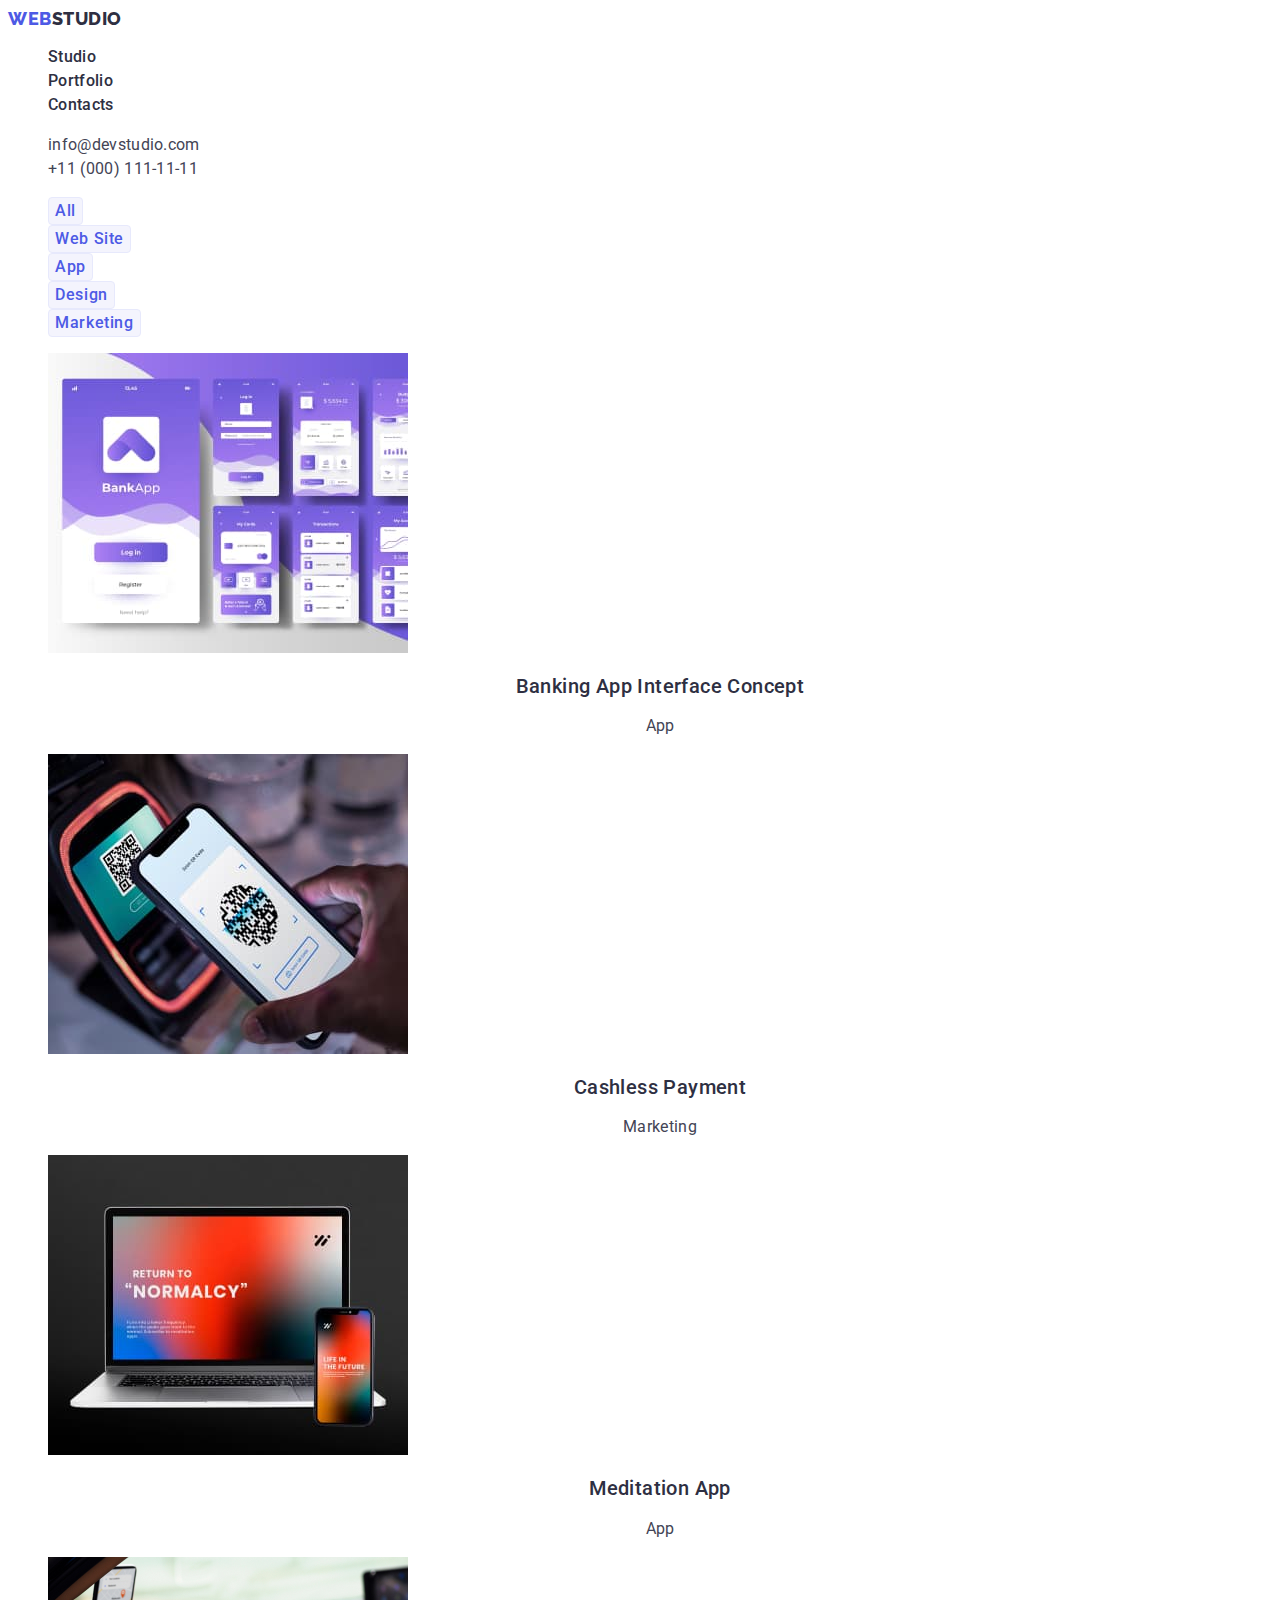
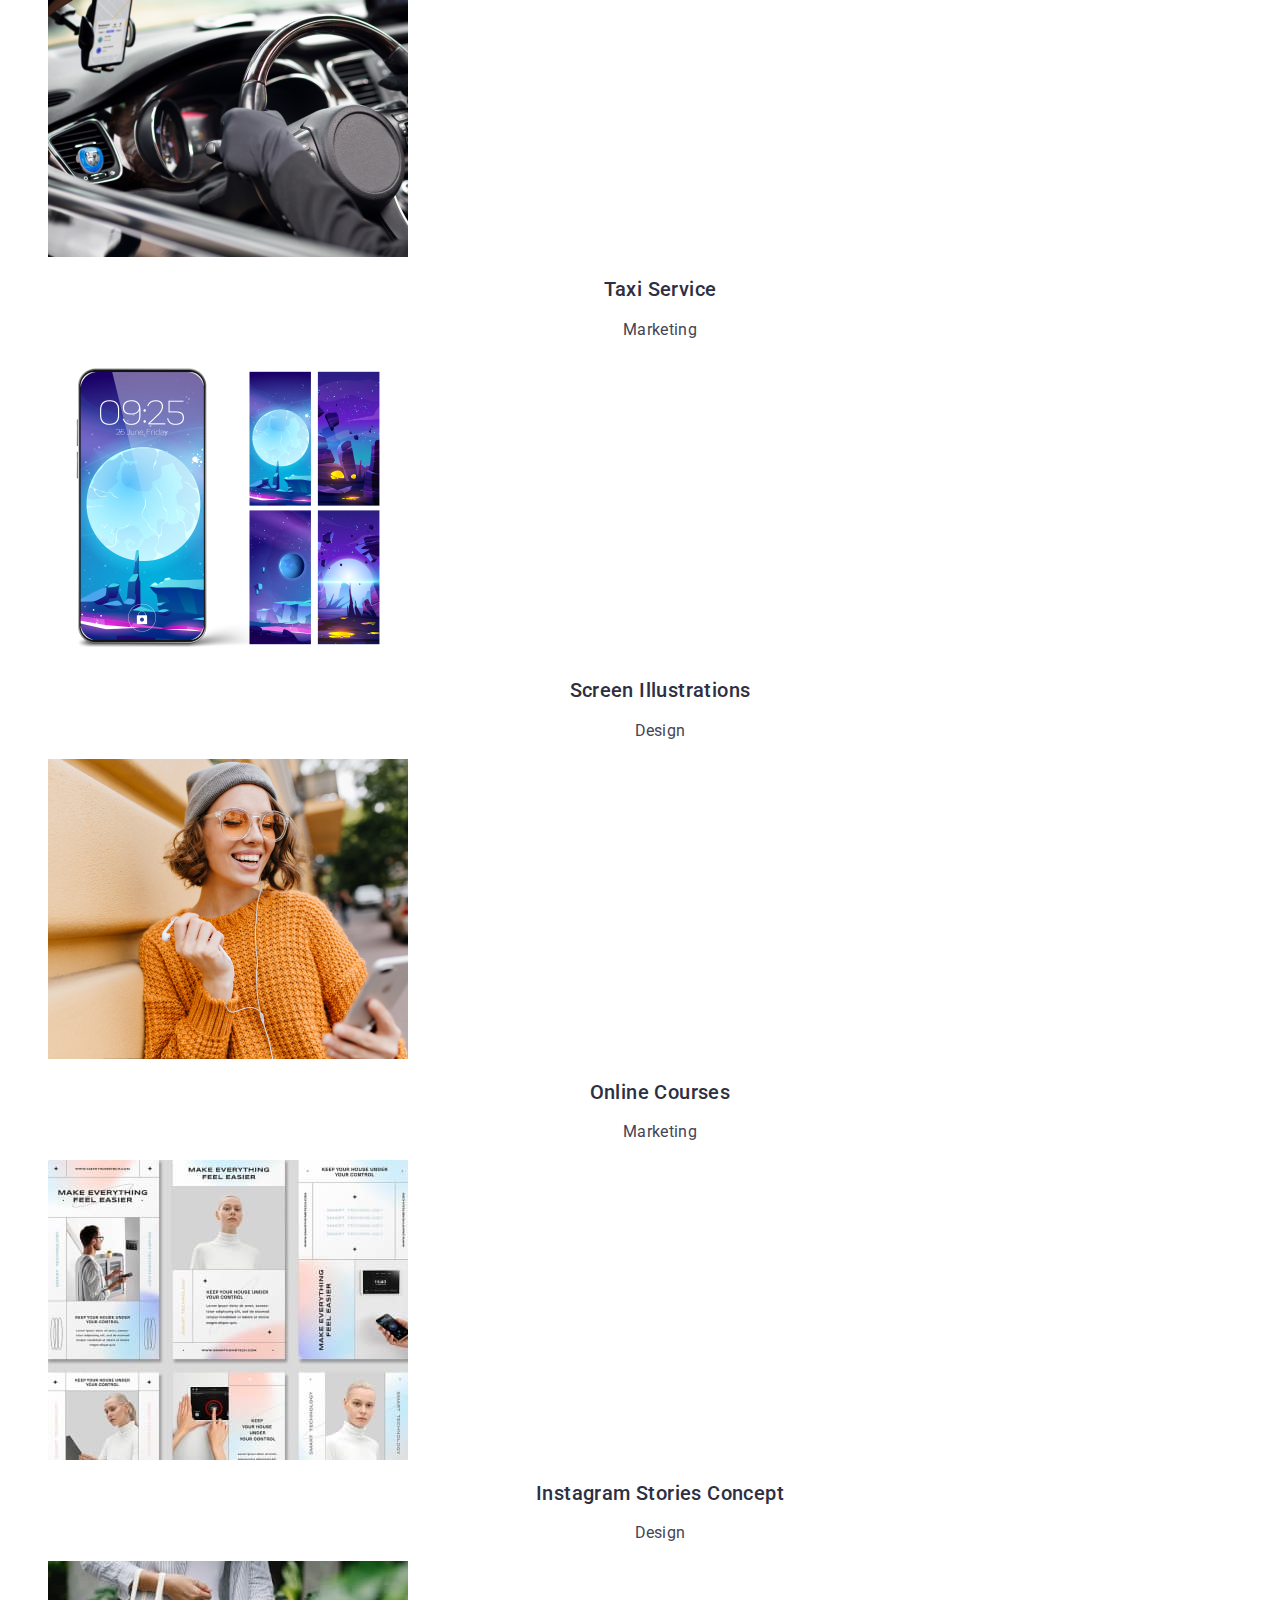
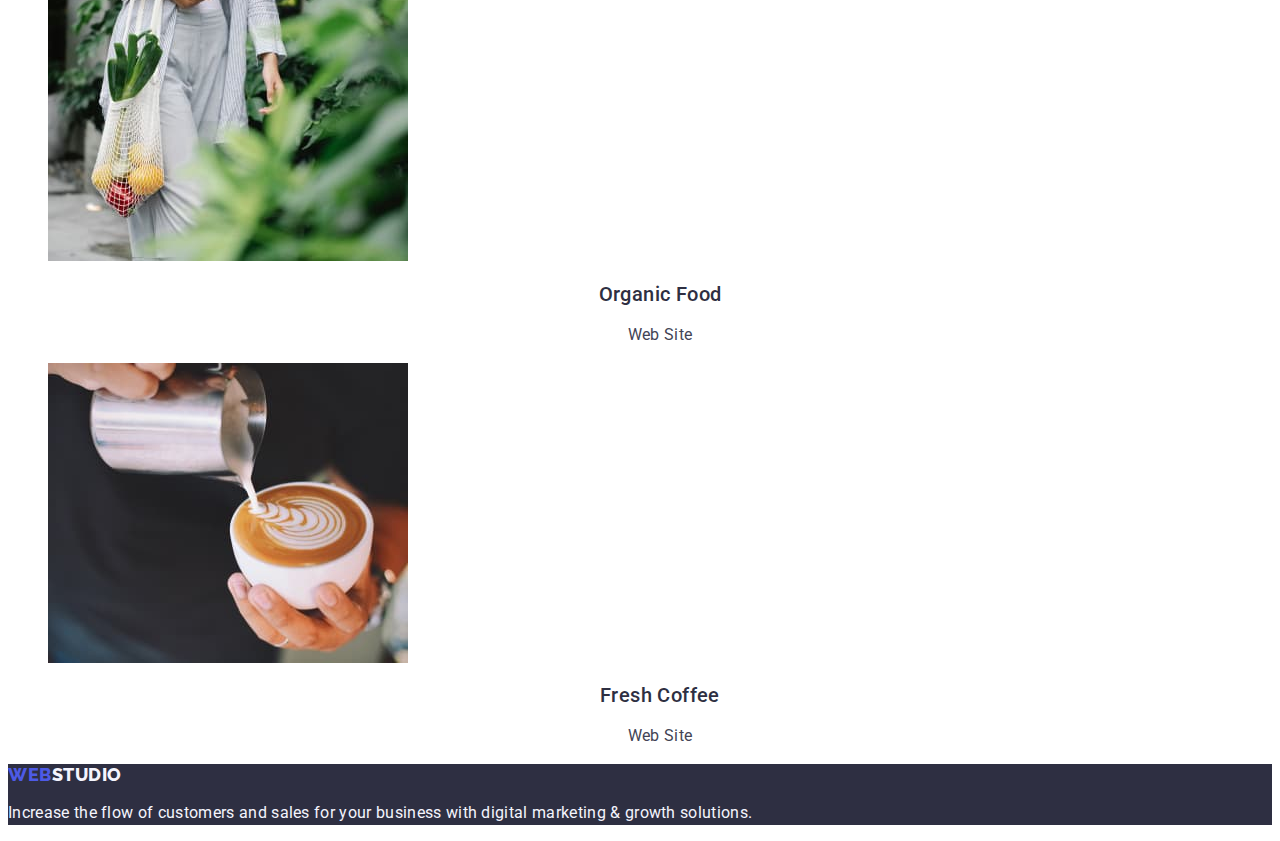
==== portfolio.html @ 06917f52 "Initial commit" ====
<!DOCTYPE html>
<html lang="en">
<head>
    <meta charset="UTF-8">
    <meta http-equiv="X-UA-Compatible" content="IE=edge">
    <meta name="viewport" content="width=device-width, initial-scale=1.0">
    <title>Портфоліо</title>
    <link rel="preconnect" href="https://fonts.googleapis.com">
    <link rel="preconnect" href="https://fonts.gstatic.com" crossorigin>
    <link href="https://fonts.googleapis.com/css2?family=Raleway:wght@800&family=Roboto:wght@400;500;600;700&display=swap" rel="stylesheet">
    <link rel="stylesheet" href="./css/styles.css">
</head>
<body>
    <header class="header">
        <nav class="header-navigation"> 
        <a class="header-logo link" href="./index.html">Web<span class="studio-text">Studio</span></a>          
        <ul class="header-list list">
        <li class="header-item"> <a class="header-link link" href="./index.html">Studio</a> </li>
        <li class="header-item"> <a class="header-link link" href="./portfolio.html">Portfolio</a> </li>
        <li class="header-item"> <a class="header-link link" href=""> Contacts</a></li>
    </ul>
</nav>
<address class="header-address">
    <ul class="header-list list">
    <li class="header-item"><a class="header-contact link" href="mailto:info@devstudio.com">info@devstudio.com</a></li>
    <li class="header-item"><a class="header-contact link" href="tel:+110001111111">+11 (000) 111-11-11</a></li>
    </ul>
</address>
    </header>
    <main>
<section>
    <h1 hidden>title</h1>
    <ul class="list">
        <li><button class="btn-text btn" type="button">All</button></li>
        <li><button class="btn-text btn" type="button">Web Site</button></li>
        <li><button class="btn-text btn" type="button">App</button></li>
        <li><button class="btn-text btn" type="button">Design</button></li>
        <li><button class="btn-text btn" type="button">Marketing</button></li>
    </ul>
    <ul class="picture-list list">
        <li class="picture-item">
            <a href="#" class="link">
            <img src="./images/portfolio/themth.jpg" alt="themth" width="360" height="300">
            <h2 class="picture-tittle">Banking App Interface Concept</h2>
            <p class="picture-text">App</p>
        </a>
        </li>
        <li class="picture-item">
            <a href="#" class="link">
            <img src="./images/portfolio/qrscaner.jpg" alt="qrscaner" width="360" height="300">
            <h2 class="picture-tittle">Cashless Payment</h2>
            <p class="picture-text">Marketing</p>
        </a>
        </li>
        <li class="picture-item">
            <a href="#" class="link">
            <img src="./images/portfolio/normalcy.jpg" alt="normalsy" width="360" height="300">
            <h2 class="picture-tittle">Meditation App</h2>
            <p class="picture-text">App</p>
        </a>
        </li>
        <li class="picture-item">
            <a href="#" class="link">
            <img src="./images/portfolio/taxi.jpg" alt="taxi" width="360" height="300">
            <h2 class="picture-tittle">Taxi Service</h2>
            <p class="picture-text">Marketing</p>
            </a>
        </li>
        <li class="picture-item">
            <a href="#" class="link">
            <img src="./images/portfolio/moon.jpg" alt="moon" width="360" height="300">
            <h2 class="picture-tittle">Screen Illustrations</h2>
            <p class="picture-text">Design</p>
            </a>
        </li>
        <li class="picture-item">
            <a href="#" class="link">
            <img src="./images/portfolio/girl.jpg" alt="girl" width="360" height="300">
            <h2 class="picture-tittle">Online Courses</h2>
            <p class="picture-text">Marketing</p>
            </a>
        </li>
        <li class="picture-item">
            <a href="#" class="link">
            <img src="./images/portfolio/instagram.jpg" alt="instagram" width="360" height="300">
            <h2 class="picture-tittle">Instagram Stories Concept</h2>
            <p class="picture-text">Design</p>
            </a>
        </li>
        <li class="picture-item">
            <a href="#" class="link">
            <img src="./images/portfolio/organic.jpg" alt="organic" width="360" height="300">
            <h2 class="picture-tittle">Organic Food</h2>
            <p class="picture-text">Web Site</p>
            </a>
        </li>
        <li class="picture-item">
            <a href="#" class="link">
            <img src="./images/portfolio/coffe.jpg" alt="coffe" width="360" height="300">
            <h2 class="picture-tittle">Fresh Coffee</h2>
            <p class="picture-text">Web Site</p>
        </a>
        </li>
    </ul>
</section>
    </main>
    <footer class="footer">
        <a class="footer-logo link" href="./index.html">Web<span class="studio-color">Studio</span></a>  
                <p class="footer-text">Increase the flow of customers and sales for your business with digital marketing & growth solutions.</p>   
    </footer>   
</body>
</html>
---- css/styles.css ----
:root{
    --main-title-color: #FFFFFF;
    --text-color: #2E2F42;
    --third-tittle-color: #4d5ae5;
    --body-color:#434455;
    --focus-hover-color:#404bbf;
    --footer-text-color:#F4F4FD;
    --btn-color:#E7E9FC;

}
body {
    font-family: 'Roboto', sans-serif;
    background: var(--main-title-color);
    color: var(--body-color);
}
.list{
    list-style: none;
}
.link{
    text-decoration: none;
}
.header-link:hover{
color: var(--focus-hover-color);
}
.header-link:focus{
color: var(--focus-hover-color);
}

.studio-text{
    color: var(--text-color);    
}
.header-logo  {
    font-family: 'Raleway', sans-serif;
font-weight: 800;
font-size: 18px;
line-height: 1.17;
display: flex;
align-items: center;
letter-spacing: 0.03em;
text-transform: uppercase;
color:var(--third-tittle-color);
text-decoration: none;
}
.header-item {
    font-weight: 500;
font-size: 16px;
line-height: 1.5;
letter-spacing: 0.02em;
color: var(--text-color);
 }
.header-link {
    font-weight: 500;
    font-size: 16px;
    line-height: 1.5;
    letter-spacing: 0.02em;
    color: var(--text-color);
}
.link{
    text-decoration:none;
}
.header-address {
    font-style: normal;
}
.header-contact {
    font-weight: 400;
    font-size: 16px;
    line-height: 1.5;
    letter-spacing: 0.02em;
    color: var(--body-color) ;    
}

.header-contact:hover{
    color: var(--focus-hover-color);
}
.header-contact:focus{
    color: var(--focus-hover-color);
}

.first {
    background: var(--text-color);
}
.first-tittle {
    font-weight: 700;
font-size: 56px;
line-height: 1.07;
text-align: center;
letter-spacing: 0.02em;
color: var(--main-title-color);
}
.first-button {
    font-family: "Roboto", sans-serif;
    background: var(--third-tittle-color);
    font-weight: 500;
font-size: 16px;
line-height: 1.5;
display: flex;
align-items: center;
letter-spacing: 0.04em;
color: var(--main-title-color);
cursor: pointer;
}
.first-button:hover{
    background-color:var(--focus-hover-color);
}
.first-button:focus{
    background-color: var(--focus-hover-color);
}
.btn{
    background: var(--footer-text-color);
border: 1px solid var(--btn-color);
border-radius: 4px;
cursor: pointer;
}
.btn:hover{
    background: var(--focus-hover-color);
}
.btn-text:hover{
    color:var(--main-title-color);
}
.btn:focus{
    background: var(--focus-hover-color);
}
.btn-text:focus{
    color:var(--main-title-color);
}
.btn-text{
    font-family: "Roboto", sans-serif;
    font-weight: 500;
font-size: 16px;
line-height: 1.5;
display: flex;
align-items: center;
text-align: center;
letter-spacing: 0.04em;
color:var(--third-tittle-color);
}
.second-category {
    font-weight: 500;
font-size: 20px;
line-height: 1.2;
letter-spacing: 0.02em;
color: var(--text-color);
}
.second-text {
    font-weight: 400;
font-size: 16px;
line-height: 1.5;
letter-spacing: 0.02em;
color: var(--body-color);
}
.third-tittle, .fourth-tittle {
    font-weight: 700;
font-size: 36px;
line-height: 1.11;
text-align: center;
letter-spacing: 0.02em;
text-transform: capitalize;
color: var(--text-color);
}
.fourth {
    background-color: var(--footer-text-color);
}
 
.fourth-list {
    background-color:var(--main-title-color);
}
.fourth-item {
    background-color: var(--main-title-color);
}
.fourth-name, .picture-tittle {
    background-color:var(--main-title-color);
    font-weight: 500;
font-size: 20px;
line-height: 1.2;
text-align: center;
letter-spacing: 0.02em;
color: var(--text-color);
}
.fourth-text, .picture-text {
    font-weight: 400;
font-size: 16px;
line-height: 1.5;
text-align: center;
letter-spacing: 0.02em;
color: var(--body-color);

}
.footer{
    background: var(--text-color);
}

.footer-logo  {
    font-family: 'Raleway', sans-serif;
font-weight: 800;
font-size: 18px;
line-height: 1.17;
display: flex;
align-items: center;
letter-spacing: 0.03em;
text-transform: uppercase;
color: var(--third-tittle-color);
text-decoration: none;
}
.studio-color{
    color: var(--footer-text-color);
    }

.footer-text{
    font-weight: 400;
font-size: 16px;
line-height: 1.5;
letter-spacing: 0.02em;
color: var(--footer-text-color);
}
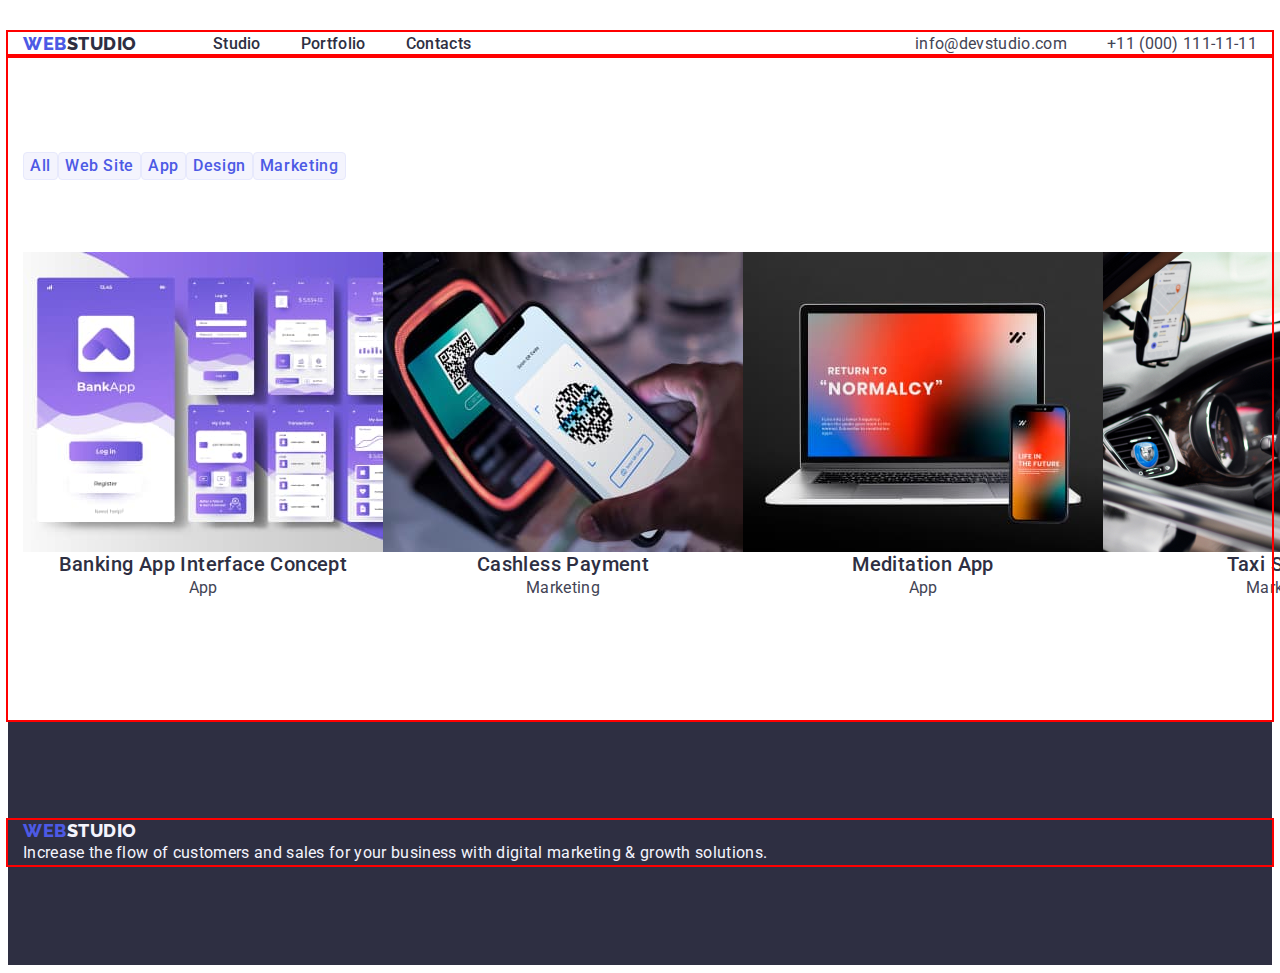
==== commit fb00fd0c: "homethrie" ====
--- a/portfolio.html
+++ b/portfolio.html
@@ -8,10 +8,12 @@
     <link rel="preconnect" href="https://fonts.googleapis.com">
     <link rel="preconnect" href="https://fonts.gstatic.com" crossorigin>
     <link href="https://fonts.googleapis.com/css2?family=Raleway:wght@800&family=Roboto:wght@400;500;600;700&display=swap" rel="stylesheet">
+    <link rel="stylesheet" href="https://cdnjs.cloudflare.com/ajax/libs/modern-normalize/1.1.0/modern-normalize.min.css" integrity="sha512-wpPYUAdjBVSE4KJnH1VR1HeZfpl1ub8YT/NKx4PuQ5NmX2tKuGu6U/JRp5y+Y8XG2tV+wKQpNHVUX03MfMFn9Q==" crossorigin="anonymous" referrerpolicy="no-referrer" />
     <link rel="stylesheet" href="./css/styles.css">
 </head>
 <body>
     <header class="header">
+        <div class="container header-container">
         <nav class="header-navigation"> 
         <a class="header-logo link" href="./index.html">Web<span class="studio-text">Studio</span></a>          
         <ul class="header-list list">
@@ -26,11 +28,13 @@
     <li class="header-item"><a class="header-contact link" href="tel:+110001111111">+11 (000) 111-11-11</a></li>
     </ul>
 </address>
+</div>
     </header>
     <main>
 <section>
+    <div class="container">
     <h1 hidden>title</h1>
-    <ul class="list">
+    <ul class="button-list list">
         <li><button class="btn-text btn" type="button">All</button></li>
         <li><button class="btn-text btn" type="button">Web Site</button></li>
         <li><button class="btn-text btn" type="button">App</button></li>
@@ -102,11 +106,14 @@
         </a>
         </li>
     </ul>
+    </div>
 </section>
     </main>
     <footer class="footer">
+        <div class="container">
         <a class="footer-logo link" href="./index.html">Web<span class="studio-color">Studio</span></a>  
-                <p class="footer-text">Increase the flow of customers and sales for your business with digital marketing & growth solutions.</p>   
+                <p class="footer-text">Increase the flow of customers and sales for your business with digital marketing & growth solutions.</p>
+            </div>   
     </footer>   
 </body>
 </html>--- a/css/styles.css
+++ b/css/styles.css
@@ -6,7 +6,19 @@
     --focus-hover-color:#404bbf;
     --footer-text-color:#F4F4FD;
     --btn-color:#E7E9FC;
-
+}
+p,h1,h2,h3,h4,h5,h6{
+margin: 0;
+}
+ul{
+    margin: 0;
+    padding-left: 0;
+}
+img{
+    display: block;
+}
+header{
+    padding-top: 24px;
 }
 body {
     font-family: 'Roboto', sans-serif;
@@ -18,6 +30,22 @@
 }
 .link{
     text-decoration: none;
+}
+.container{
+ width: 1158;
+ padding-left: 15px;
+ padding-right: 15px;
+ margin: 0 auto;
+ outline: 2px solid red;   
+}
+.header-container{
+    display: flex;
+    align-items: center;
+}
+.header-navigation{
+    display: flex;
+    align-items: center;
+    margin-right: auto;
 }
 .header-link:hover{
 color: var(--focus-hover-color);
@@ -40,6 +68,10 @@
 text-transform: uppercase;
 color:var(--third-tittle-color);
 text-decoration: none;
+margin-right: 76px;
+}
+.header-list{
+    display:flex;
 }
 .header-item {
     font-weight: 500;
@@ -47,6 +79,10 @@
 line-height: 1.5;
 letter-spacing: 0.02em;
 color: var(--text-color);
+margin-right: 40px;
+ }
+ .header-item:last-child{
+    margin-right: 0;
  }
 .header-link {
     font-weight: 500;
@@ -78,6 +114,8 @@
 
 .first {
     background: var(--text-color);
+    padding-top: 120px;
+    padding-bottom: 120px;
 }
 .first-tittle {
     font-weight: 700;
@@ -98,6 +136,7 @@
 letter-spacing: 0.04em;
 color: var(--main-title-color);
 cursor: pointer;
+padding: 16px 32px 16px 32px;
 }
 .first-button:hover{
     background-color:var(--focus-hover-color);
@@ -134,6 +173,20 @@
 letter-spacing: 0.04em;
 color:var(--third-tittle-color);
 }
+.picture-list{
+    padding-top: 72px;
+    padding-bottom: 120px;
+}
+.button-list{
+    padding-top: 96px;
+}
+.second{
+    padding-top: 120px;
+    padding-bottom: 120px;
+}
+.second-list{
+    display: flex;
+}
 .second-category {
     font-weight: 500;
 font-size: 20px;
@@ -147,6 +200,13 @@
 line-height: 1.5;
 letter-spacing: 0.02em;
 color: var(--body-color);
+}
+.third{
+    padding-top: 120px;
+    padding-bottom: 120px;
+}
+.list{
+    display: flex;
 }
 .third-tittle, .fourth-tittle {
     font-weight: 700;
@@ -159,10 +219,13 @@
 }
 .fourth {
     background-color: var(--footer-text-color);
+    padding-top: 120px;
+    padding-bottom: 120px;
 }
  
 .fourth-list {
     background-color:var(--main-title-color);
+    display: flex;
 }
 .fourth-item {
     background-color: var(--main-title-color);
@@ -187,6 +250,8 @@
 }
 .footer{
     background: var(--text-color);
+    padding-top: 100px;
+    padding-bottom: 100px;
 }
 
 .footer-logo  {
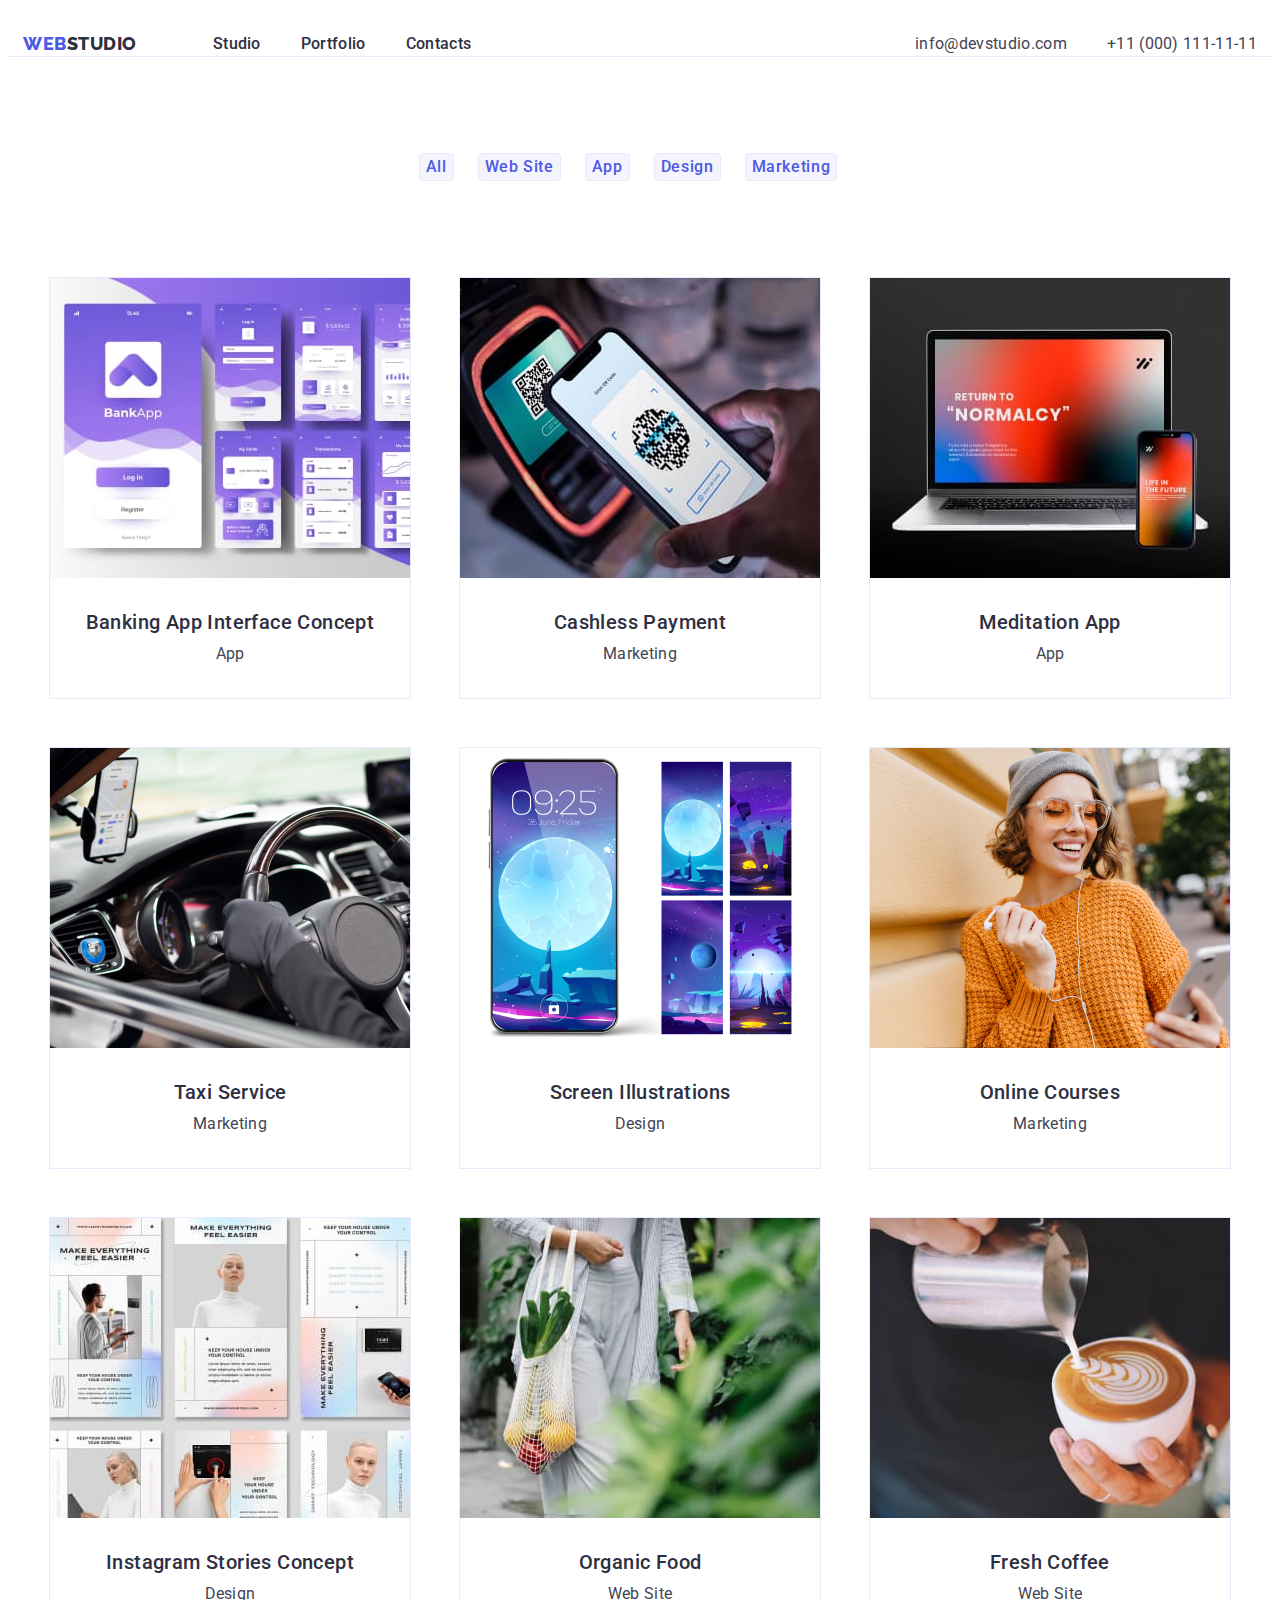
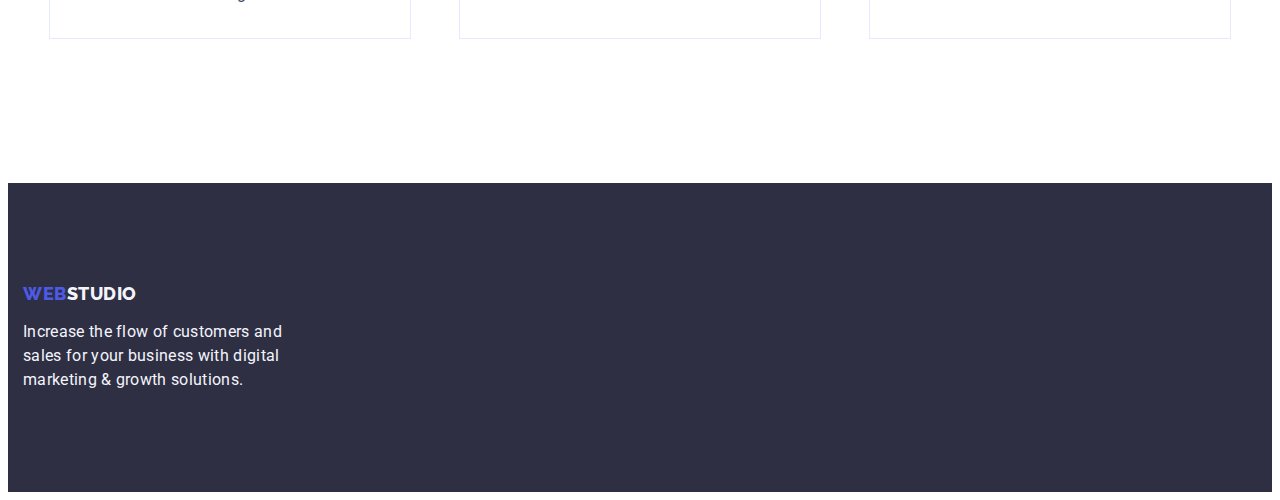
==== commit 47649cbf: "flex" ====
--- a/portfolio.html
+++ b/portfolio.html
@@ -35,11 +35,11 @@
     <div class="container">
     <h1 hidden>title</h1>
     <ul class="button-list list">
-        <li><button class="btn-text btn" type="button">All</button></li>
-        <li><button class="btn-text btn" type="button">Web Site</button></li>
-        <li><button class="btn-text btn" type="button">App</button></li>
-        <li><button class="btn-text btn" type="button">Design</button></li>
-        <li><button class="btn-text btn" type="button">Marketing</button></li>
+        <li class="button-item"><button class="btn-text btn" type="button">All</button></li>
+        <li class="button-item"><button class="btn-text btn" type="button">Web Site</button></li>
+        <li class="button-item"><button class="btn-text btn" type="button">App</button></li>
+        <li class="button-item"><button class="btn-text btn" type="button">Design</button></li>
+        <li class="button-item"><button class="btn-text btn" type="button">Marketing</button></li>
     </ul>
     <ul class="picture-list list">
         <li class="picture-item">
--- a/css/styles.css
+++ b/css/styles.css
@@ -36,11 +36,12 @@
  padding-left: 15px;
  padding-right: 15px;
  margin: 0 auto;
- outline: 2px solid red;   
+   
 }
 .header-container{
     display: flex;
     align-items: center;
+    border-bottom: 1px solid #E7E9FC;
 }
 .header-navigation{
     display: flex;
@@ -116,7 +117,7 @@
     background: var(--text-color);
     padding-top: 120px;
     padding-bottom: 120px;
-}
+    }
 .first-tittle {
     font-weight: 700;
 font-size: 56px;
@@ -124,6 +125,9 @@
 text-align: center;
 letter-spacing: 0.02em;
 color: var(--main-title-color);
+max-width: 496px;
+display: flex;
+justify-content: center;
 }
 .first-button {
     font-family: "Roboto", sans-serif;
@@ -137,6 +141,7 @@
 color: var(--main-title-color);
 cursor: pointer;
 padding: 16px 32px 16px 32px;
+justify-content: center;
 }
 .first-button:hover{
     background-color:var(--focus-hover-color);
@@ -173,9 +178,19 @@
 letter-spacing: 0.04em;
 color:var(--third-tittle-color);
 }
+.button-item{
+    padding-right: 24px;
+}
 .picture-list{
     padding-top: 72px;
     padding-bottom: 120px;
+    flex-wrap: wrap;
+}
+.picture-item{
+    width: 360px;
+    height: 420px;
+    margin: 24px;
+    border: 1px solid #E7E9FC;
 }
 .button-list{
     padding-top: 96px;
@@ -187,6 +202,10 @@
 .second-list{
     display: flex;
 }
+.second-item{
+    max-width: 264px;
+    margin: 24px;
+}
 .second-category {
     font-weight: 500;
 font-size: 20px;
@@ -207,6 +226,7 @@
 }
 .list{
     display: flex;
+    justify-content: center;
 }
 .third-tittle, .fourth-tittle {
     font-weight: 700;
@@ -216,7 +236,9 @@
 letter-spacing: 0.02em;
 text-transform: capitalize;
 color: var(--text-color);
-}
+padding-bottom: 72px;
+}
+
 .fourth {
     background-color: var(--footer-text-color);
     padding-top: 120px;
@@ -224,12 +246,14 @@
 }
  
 .fourth-list {
-    background-color:var(--main-title-color);
-    display: flex;
+    background-color:var(--footer-text-color);
+    display: flex;
+    justify-content: center;
 }
 .fourth-item {
     background-color: var(--main-title-color);
-}
+    margin: 24px;
+   }
 .fourth-name, .picture-tittle {
     background-color:var(--main-title-color);
     font-weight: 500;
@@ -238,6 +262,8 @@
 text-align: center;
 letter-spacing: 0.02em;
 color: var(--text-color);
+padding-top: 32px;
+padding-bottom: 8px;
 }
 .fourth-text, .picture-text {
     font-weight: 400;
@@ -276,4 +302,7 @@
 line-height: 1.5;
 letter-spacing: 0.02em;
 color: var(--footer-text-color);
+max-width: 264px;
+min-height: 72px;
+padding-top: 16px;
 }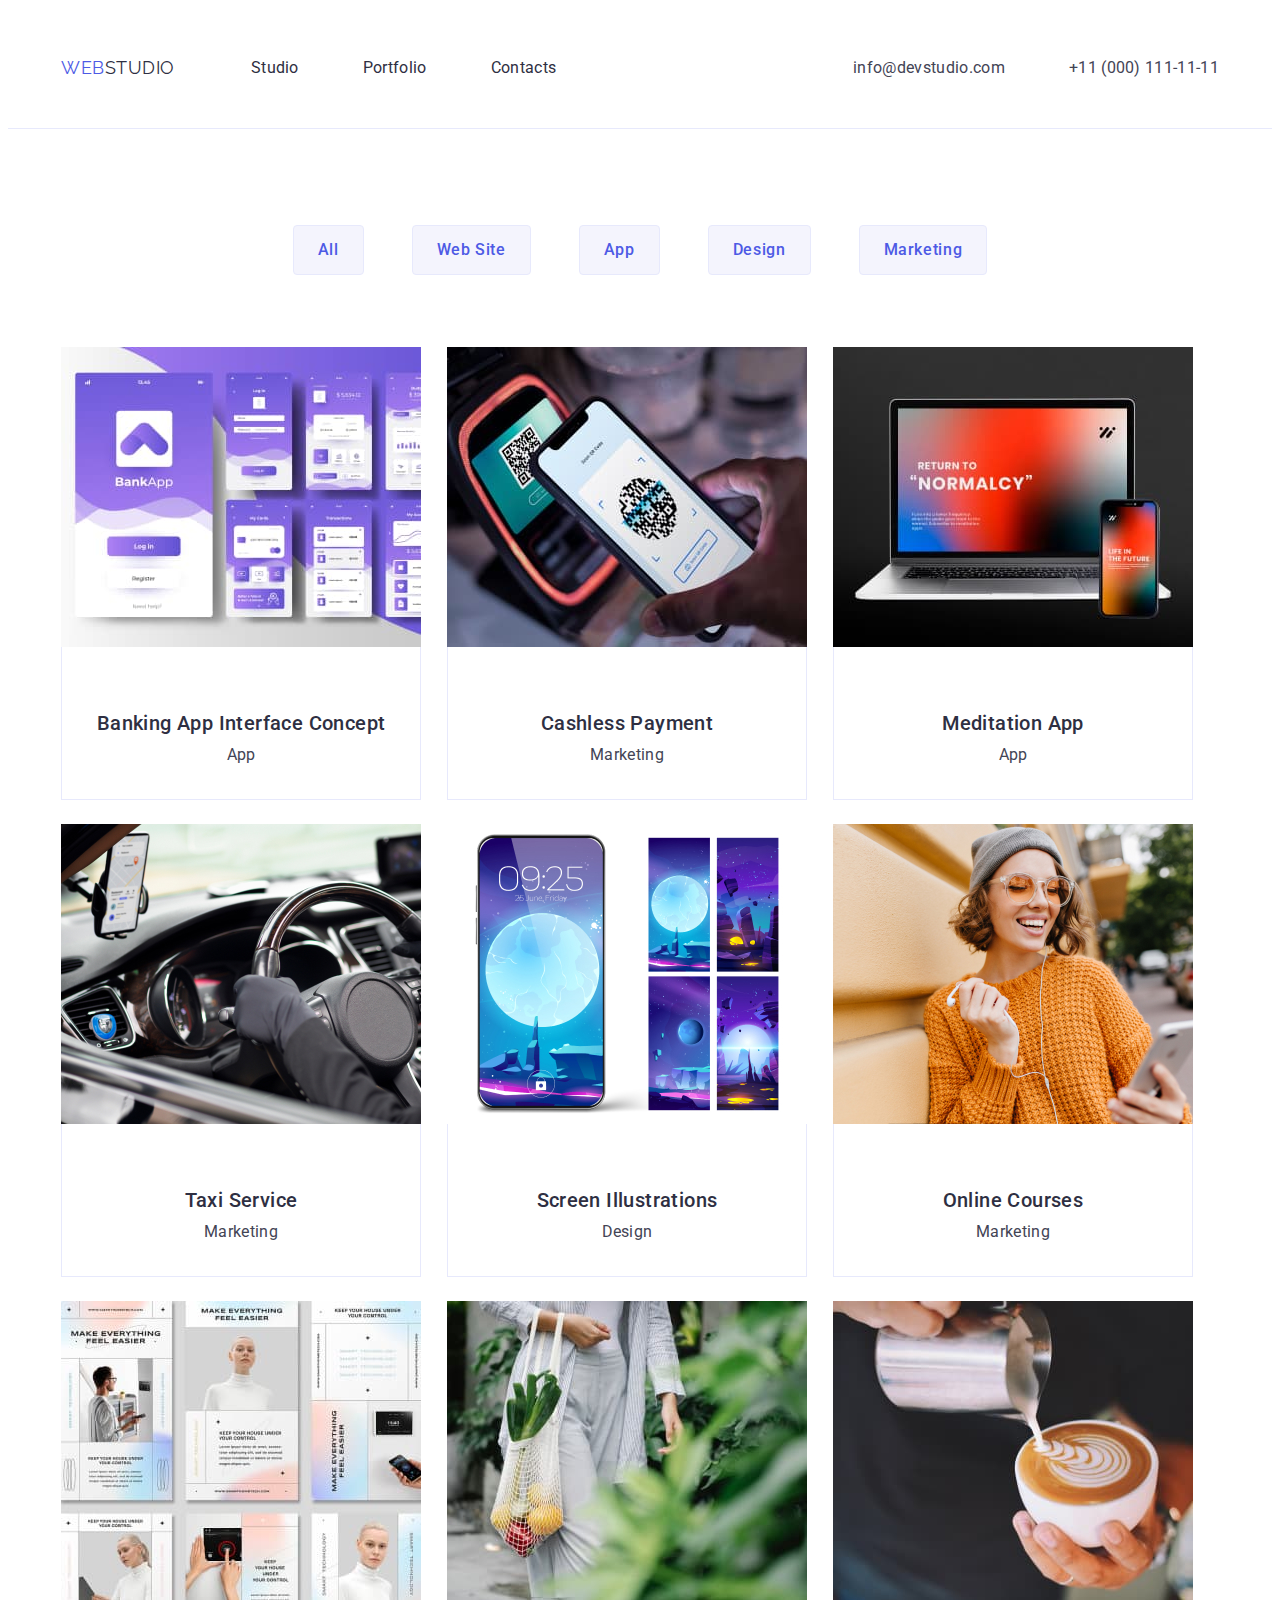
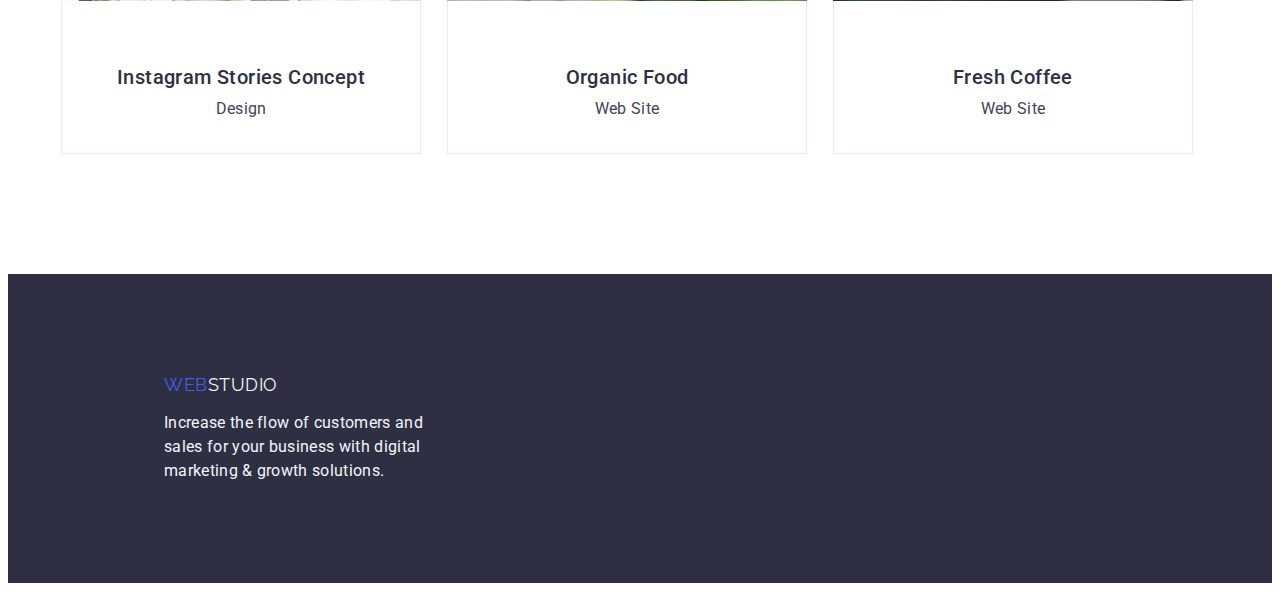
==== commit 272385bd: "homeworkflex" ====
--- a/portfolio.html
+++ b/portfolio.html
@@ -32,7 +32,7 @@
     </header>
     <main>
 <section>
-    <div class="container">
+    <div class="container portfolio-conteiner">
     <h1 hidden>title</h1>
     <ul class="button-list list">
         <li class="button-item"><button class="btn-text btn" type="button">All</button></li>
@@ -45,64 +45,82 @@
         <li class="picture-item">
             <a href="#" class="link">
             <img src="./images/portfolio/themth.jpg" alt="themth" width="360" height="300">
+            <div class="under-picture">
             <h2 class="picture-tittle">Banking App Interface Concept</h2>
             <p class="picture-text">App</p>
+</div>
         </a>
         </li>
         <li class="picture-item">
             <a href="#" class="link">
             <img src="./images/portfolio/qrscaner.jpg" alt="qrscaner" width="360" height="300">
+           <div class="under-picture">
             <h2 class="picture-tittle">Cashless Payment</h2>
             <p class="picture-text">Marketing</p>
+            </div>
         </a>
         </li>
         <li class="picture-item">
             <a href="#" class="link">
             <img src="./images/portfolio/normalcy.jpg" alt="normalsy" width="360" height="300">
+            <div class="under-picture">
             <h2 class="picture-tittle">Meditation App</h2>
             <p class="picture-text">App</p>
+        </div>
         </a>
         </li>
         <li class="picture-item">
             <a href="#" class="link">
             <img src="./images/portfolio/taxi.jpg" alt="taxi" width="360" height="300">
+            <div class="under-picture">
             <h2 class="picture-tittle">Taxi Service</h2>
             <p class="picture-text">Marketing</p>
+        </div>
             </a>
         </li>
         <li class="picture-item">
             <a href="#" class="link">
             <img src="./images/portfolio/moon.jpg" alt="moon" width="360" height="300">
+            <div class="under-picture">
             <h2 class="picture-tittle">Screen Illustrations</h2>
             <p class="picture-text">Design</p>
+        </div>
             </a>
         </li>
         <li class="picture-item">
             <a href="#" class="link">
             <img src="./images/portfolio/girl.jpg" alt="girl" width="360" height="300">
+            <div class="under-picture">
             <h2 class="picture-tittle">Online Courses</h2>
             <p class="picture-text">Marketing</p>
+        </div>
             </a>
         </li>
         <li class="picture-item">
             <a href="#" class="link">
             <img src="./images/portfolio/instagram.jpg" alt="instagram" width="360" height="300">
+            <div class="under-picture">
             <h2 class="picture-tittle">Instagram Stories Concept</h2>
             <p class="picture-text">Design</p>
+        </div>
             </a>
         </li>
         <li class="picture-item">
             <a href="#" class="link">
             <img src="./images/portfolio/organic.jpg" alt="organic" width="360" height="300">
+            <div class="under-picture">
             <h2 class="picture-tittle">Organic Food</h2>
             <p class="picture-text">Web Site</p>
+        </div>
             </a>
         </li>
         <li class="picture-item">
             <a href="#" class="link">
             <img src="./images/portfolio/coffe.jpg" alt="coffe" width="360" height="300">
+            <div class="under-picture">
             <h2 class="picture-tittle">Fresh Coffee</h2>
             <p class="picture-text">Web Site</p>
+        </div>
         </a>
         </li>
     </ul>
@@ -110,7 +128,7 @@
 </section>
     </main>
     <footer class="footer">
-        <div class="container">
+        <div class="container footer-container">
         <a class="footer-logo link" href="./index.html">Web<span class="studio-color">Studio</span></a>  
                 <p class="footer-text">Increase the flow of customers and sales for your business with digital marketing & growth solutions.</p>
             </div>   
--- a/css/styles.css
+++ b/css/styles.css
@@ -19,6 +19,8 @@
 }
 header{
     padding-top: 24px;
+   padding-bottom: 24px;
+   border-bottom: 1px solid #E7E9FC;
 }
 body {
     font-family: 'Roboto', sans-serif;
@@ -32,21 +34,24 @@
     text-decoration: none;
 }
 .container{
- width: 1158;
+ width: 1158px;
  padding-left: 15px;
  padding-right: 15px;
- margin: 0 auto;
-   
+ margin-right: auto;
+ margin-left: auto;
+
 }
 .header-container{
     display: flex;
     align-items: center;
-    border-bottom: 1px solid #E7E9FC;
+    
 }
 .header-navigation{
     display: flex;
     align-items: center;
     margin-right: auto;
+    margin-top: 24px;
+    margin-bottom: 24px;
 }
 .header-link:hover{
 color: var(--focus-hover-color);
@@ -60,7 +65,7 @@
 }
 .header-logo  {
     font-family: 'Raleway', sans-serif;
-font-weight: 800;
+font-weight: 800px;
 font-size: 18px;
 line-height: 1.17;
 display: flex;
@@ -75,7 +80,7 @@
     display:flex;
 }
 .header-item {
-    font-weight: 500;
+    font-weight: 500px;
 font-size: 16px;
 line-height: 1.5;
 letter-spacing: 0.02em;
@@ -86,7 +91,7 @@
     margin-right: 0;
  }
 .header-link {
-    font-weight: 500;
+    font-weight: 500px;
     font-size: 16px;
     line-height: 1.5;
     letter-spacing: 0.02em;
@@ -99,7 +104,7 @@
     font-style: normal;
 }
 .header-contact {
-    font-weight: 400;
+    font-weight: 400px;
     font-size: 16px;
     line-height: 1.5;
     letter-spacing: 0.02em;
@@ -117,22 +122,24 @@
     background: var(--text-color);
     padding-top: 120px;
     padding-bottom: 120px;
-    }
+}
+
 .first-tittle {
-    font-weight: 700;
+    font-weight: 700px;
 font-size: 56px;
 line-height: 1.07;
 text-align: center;
 letter-spacing: 0.02em;
 color: var(--main-title-color);
 max-width: 496px;
-display: flex;
-justify-content: center;
+margin-right: auto;
+margin-left: auto;
+margin-bottom: 48px;
 }
 .first-button {
     font-family: "Roboto", sans-serif;
     background: var(--third-tittle-color);
-    font-weight: 500;
+    font-weight: 500px;
 font-size: 16px;
 line-height: 1.5;
 display: flex;
@@ -140,8 +147,11 @@
 letter-spacing: 0.04em;
 color: var(--main-title-color);
 cursor: pointer;
-padding: 16px 32px 16px 32px;
-justify-content: center;
+padding: 16px 32px ;
+margin-right: auto;
+margin-left: auto;
+border: none;
+border-radius: 4px;
 }
 .first-button:hover{
     background-color:var(--focus-hover-color);
@@ -154,6 +164,8 @@
 border: 1px solid var(--btn-color);
 border-radius: 4px;
 cursor: pointer;
+padding: 12px 24px;
+border: 1px solid #E7E9FC;
 }
 .btn:hover{
     background: var(--focus-hover-color);
@@ -179,22 +191,34 @@
 color:var(--third-tittle-color);
 }
 .button-item{
-    padding-right: 24px;
+    margin-right: 24px;
+    margin-bottom: 72px;
+}
+.button-item:last-child{
+    margin-right: 0;
 }
 .picture-list{
-    padding-top: 72px;
-    padding-bottom: 120px;
-    flex-wrap: wrap;
+       flex-wrap: wrap;
+    display: flex;
+   margin-right: 24px;
 }
 .picture-item{
-    width: 360px;
-    height: 420px;
-    margin: 24px;
+    display: flex;
+    width: calc((100% - 48px) / 3);
+   
+    
+}
+.under-picture{
     border: 1px solid #E7E9FC;
-}
-.button-list{
+    padding-top: 32px;
+    border-top: none;
+}
+.portfolio-conteiner{
     padding-top: 96px;
-}
+    padding-bottom: 120px;
+}
+
+
 .second{
     padding-top: 120px;
     padding-bottom: 120px;
@@ -203,31 +227,36 @@
     display: flex;
 }
 .second-item{
-    max-width: 264px;
-    margin: 24px;
+    width: calc((100% - 72px) / 4);
+    margin-right: 24px;
+}
+.second-item:last-child{
+    margin-right: 0;
 }
 .second-category {
-    font-weight: 500;
+    font-weight: 500px;
 font-size: 20px;
 line-height: 1.2;
 letter-spacing: 0.02em;
 color: var(--text-color);
 }
 .second-text {
-    font-weight: 400;
+    font-weight: 400px;
 font-size: 16px;
 line-height: 1.5;
 letter-spacing: 0.02em;
 color: var(--body-color);
 }
 .third{
-    padding-top: 120px;
     padding-bottom: 120px;
 }
 .list{
     display: flex;
     justify-content: center;
-}
+    gap: 24px;
+}
+
+
 .third-tittle, .fourth-tittle {
     font-weight: 700;
 font-size: 36px;
@@ -236,7 +265,9 @@
 letter-spacing: 0.02em;
 text-transform: capitalize;
 color: var(--text-color);
-padding-bottom: 72px;
+margin-bottom: 72px;
+margin-left: auto;
+margin-right: auto;
 }
 
 .fourth {
@@ -252,7 +283,7 @@
 }
 .fourth-item {
     background-color: var(--main-title-color);
-    margin: 24px;
+    width: calc((100% - 72px) / 4);
    }
 .fourth-name, .picture-tittle {
     background-color:var(--main-title-color);
@@ -262,30 +293,31 @@
 text-align: center;
 letter-spacing: 0.02em;
 color: var(--text-color);
-padding-top: 32px;
-padding-bottom: 8px;
+margin-top: 32px;
+margin-bottom: 8px;
 }
 .fourth-text, .picture-text {
-    font-weight: 400;
+    font-weight: 400px;
 font-size: 16px;
 line-height: 1.5;
 text-align: center;
 letter-spacing: 0.02em;
 color: var(--body-color);
+margin-bottom: 32px;
 
 }
 .footer{
     background: var(--text-color);
     padding-top: 100px;
     padding-bottom: 100px;
+    flex-grow: 1;
 }
 
 .footer-logo  {
     font-family: 'Raleway', sans-serif;
-font-weight: 800;
+font-weight: 800px;
 font-size: 18px;
 line-height: 1.17;
-display: flex;
 align-items: center;
 letter-spacing: 0.03em;
 text-transform: uppercase;
@@ -302,7 +334,12 @@
 line-height: 1.5;
 letter-spacing: 0.02em;
 color: var(--footer-text-color);
+margin-top: 16px;
 max-width: 264px;
-min-height: 72px;
-padding-top: 16px;
+}
+.footer-container{
+    
+    margin-right: 0;
+    margin-left: 0;
+    padding-left: 156px;
 }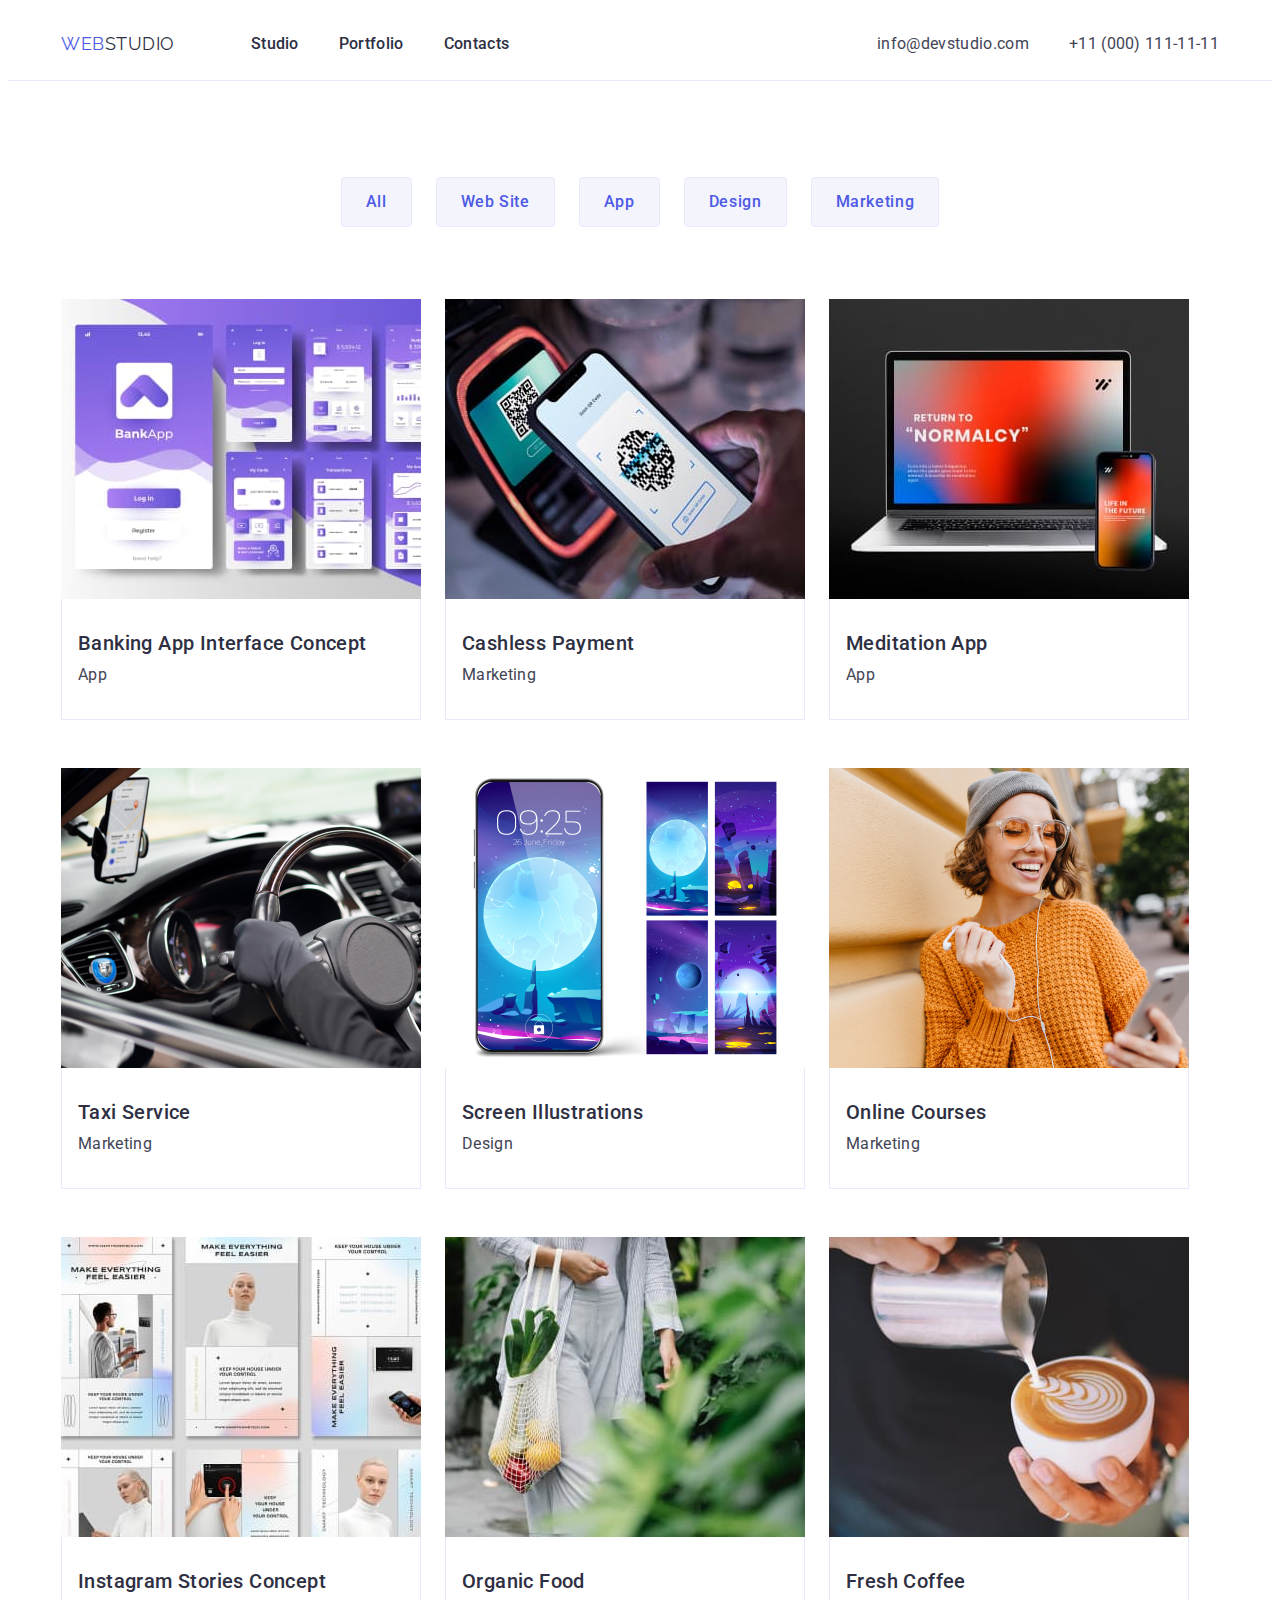
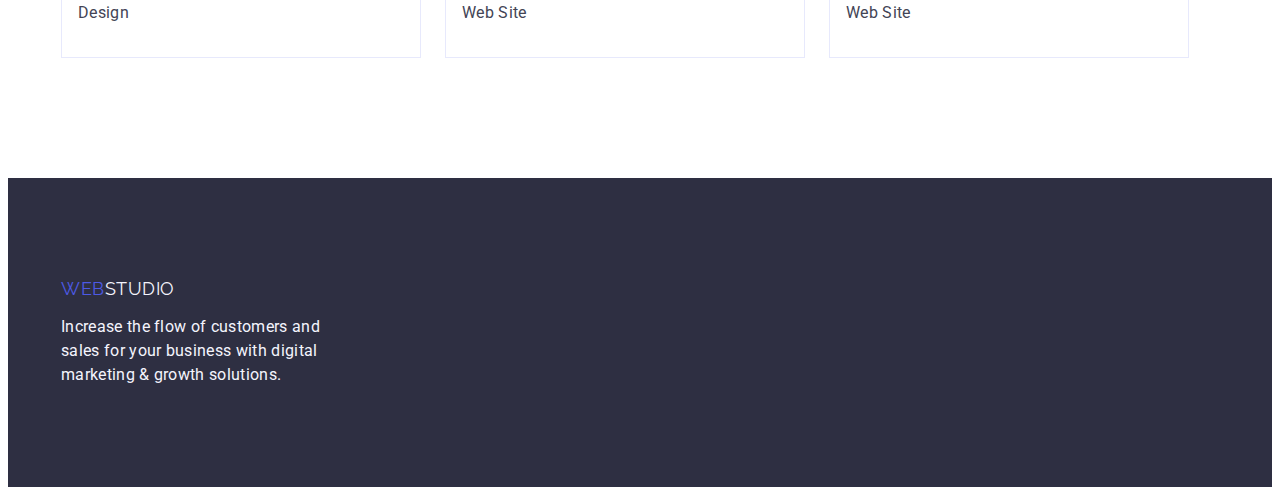
==== commit 8c2c9485: "Please" ====
--- a/portfolio.html
+++ b/portfolio.html
@@ -31,7 +31,7 @@
 </div>
     </header>
     <main>
-<section>
+<section class="portfolio-section">
     <div class="container portfolio-conteiner">
     <h1 hidden>title</h1>
     <ul class="button-list list">
--- a/css/styles.css
+++ b/css/styles.css
@@ -50,8 +50,7 @@
     display: flex;
     align-items: center;
     margin-right: auto;
-    margin-top: 24px;
-    margin-bottom: 24px;
+
 }
 .header-link:hover{
 color: var(--focus-hover-color);
@@ -77,21 +76,23 @@
 margin-right: 76px;
 }
 .header-list{
-    display:flex;
+    display: flex;
+    justify-content: center;
+    gap: 40px;
 }
 .header-item {
-    font-weight: 500px;
-font-size: 16px;
-line-height: 1.5;
-letter-spacing: 0.02em;
-color: var(--text-color);
-margin-right: 40px;
+    font-weight: 500;
+font-size: 16px;
+font-style: normal;
+line-height: 1.5;
+letter-spacing: 0.02em;
+color: var(--text-color);
  }
  .header-item:last-child{
     margin-right: 0;
  }
 .header-link {
-    font-weight: 500px;
+    font-weight: 500;
     font-size: 16px;
     line-height: 1.5;
     letter-spacing: 0.02em;
@@ -104,7 +105,7 @@
     font-style: normal;
 }
 .header-contact {
-    font-weight: 400px;
+    font-weight: 400;
     font-size: 16px;
     line-height: 1.5;
     letter-spacing: 0.02em;
@@ -120,12 +121,12 @@
 
 .first {
     background: var(--text-color);
-    padding-top: 120px;
-    padding-bottom: 120px;
+    padding-top: 188px;
+    padding-bottom: 188px;
 }
 
 .first-tittle {
-    font-weight: 700px;
+    font-weight: 700;
 font-size: 56px;
 line-height: 1.07;
 text-align: center;
@@ -159,6 +160,10 @@
 .first-button:focus{
     background-color: var(--focus-hover-color);
 }
+.portfolio-section{
+    padding-top: 96px;
+    padding-bottom: 120px;
+}
 .btn{
     background: var(--footer-text-color);
 border: 1px solid var(--btn-color);
@@ -190,34 +195,27 @@
 letter-spacing: 0.04em;
 color:var(--third-tittle-color);
 }
-.button-item{
-    margin-right: 24px;
+.button-list{
+    display: flex;
+    justify-content: center;
+    gap: 24px;
     margin-bottom: 72px;
 }
-.button-item:last-child{
-    margin-right: 0;
-}
+
 .picture-list{
        flex-wrap: wrap;
     display: flex;
-   margin-right: 24px;
-}
-.picture-item{
-    display: flex;
-    width: calc((100% - 48px) / 3);
-   
-    
-}
+   gap: 48px 24px;
+}
+
 .under-picture{
     border: 1px solid #E7E9FC;
     padding-top: 32px;
     border-top: none;
-}
-.portfolio-conteiner{
-    padding-top: 96px;
-    padding-bottom: 120px;
-}
-
+    padding-bottom: 32px; 
+    padding-left: 16px;
+    
+}
 
 .second{
     padding-top: 120px;
@@ -234,11 +232,12 @@
     margin-right: 0;
 }
 .second-category {
-    font-weight: 500px;
+    font-weight: 500;
 font-size: 20px;
 line-height: 1.2;
 letter-spacing: 0.02em;
 color: var(--text-color);
+margin-bottom: 8px;
 }
 .second-text {
     font-weight: 400px;
@@ -250,12 +249,6 @@
 .third{
     padding-bottom: 120px;
 }
-.list{
-    display: flex;
-    justify-content: center;
-    gap: 24px;
-}
-
 
 .third-tittle, .fourth-tittle {
     font-weight: 700;
@@ -269,7 +262,10 @@
 margin-left: auto;
 margin-right: auto;
 }
-
+.picture-third{
+    display: flex;
+    gap: 24px;
+}
 .fourth {
     background-color: var(--footer-text-color);
     padding-top: 120px;
@@ -279,13 +275,16 @@
 .fourth-list {
     background-color:var(--footer-text-color);
     display: flex;
+    gap: 24px;
     justify-content: center;
 }
 .fourth-item {
     background-color: var(--main-title-color);
     width: calc((100% - 72px) / 4);
+    padding-bottom: 32px;
    }
-.fourth-name, .picture-tittle {
+
+.fourth-name{
     background-color:var(--main-title-color);
     font-weight: 500;
 font-size: 20px;
@@ -296,15 +295,29 @@
 margin-top: 32px;
 margin-bottom: 8px;
 }
-.fourth-text, .picture-text {
-    font-weight: 400px;
+.fourth-text {
+    font-weight: 400;
 font-size: 16px;
 line-height: 1.5;
 text-align: center;
 letter-spacing: 0.02em;
 color: var(--body-color);
-margin-bottom: 32px;
-
+
+}
+.picture-tittle {
+    background-color:var(--main-title-color);
+    font-weight: 500;
+font-size: 20px;
+line-height: 1.2;
+letter-spacing: 0.02em;
+color: var(--text-color);
+margin-bottom: 8px;
+}
+.picture-text {
+font-size: 16px;
+line-height: 1.5;
+letter-spacing: 0.02em;
+color: var(--body-color);
 }
 .footer{
     background: var(--text-color);
@@ -337,9 +350,3 @@
 margin-top: 16px;
 max-width: 264px;
 }
-.footer-container{
-    
-    margin-right: 0;
-    margin-left: 0;
-    padding-left: 156px;
-}